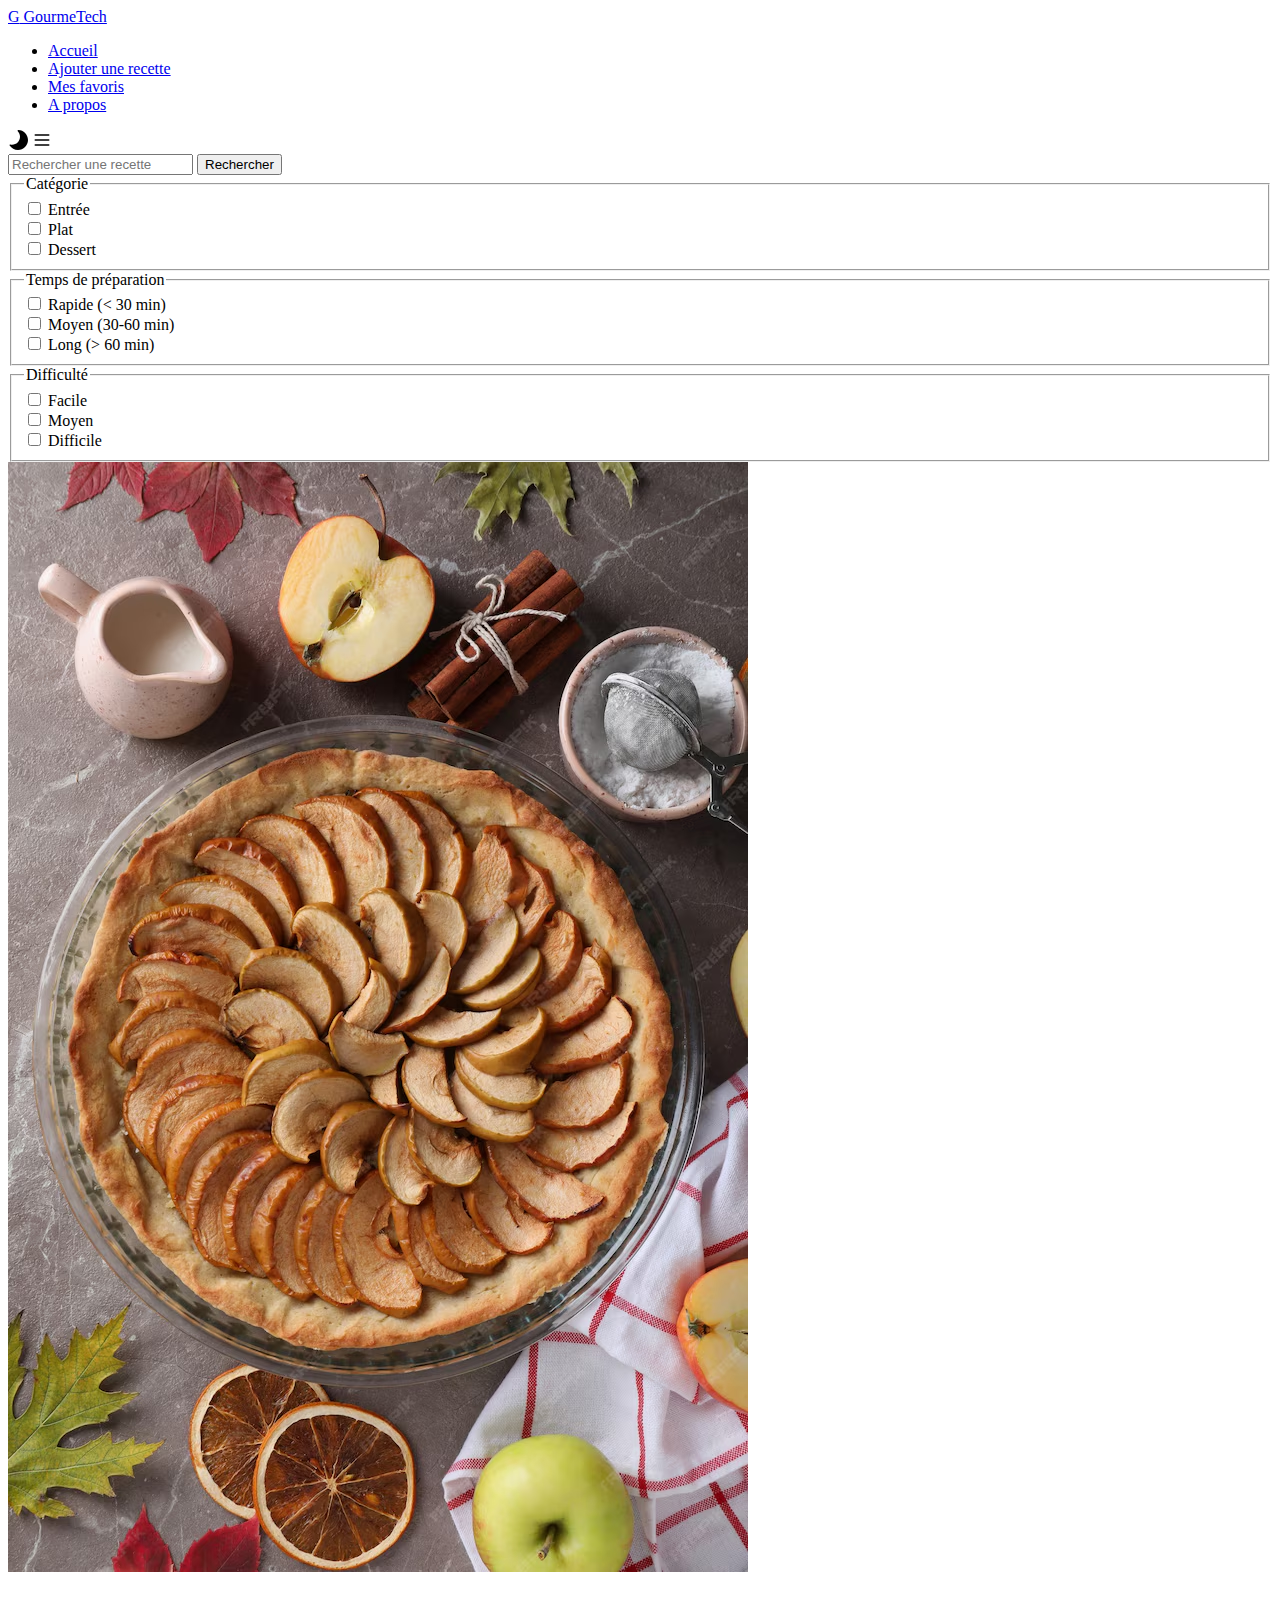
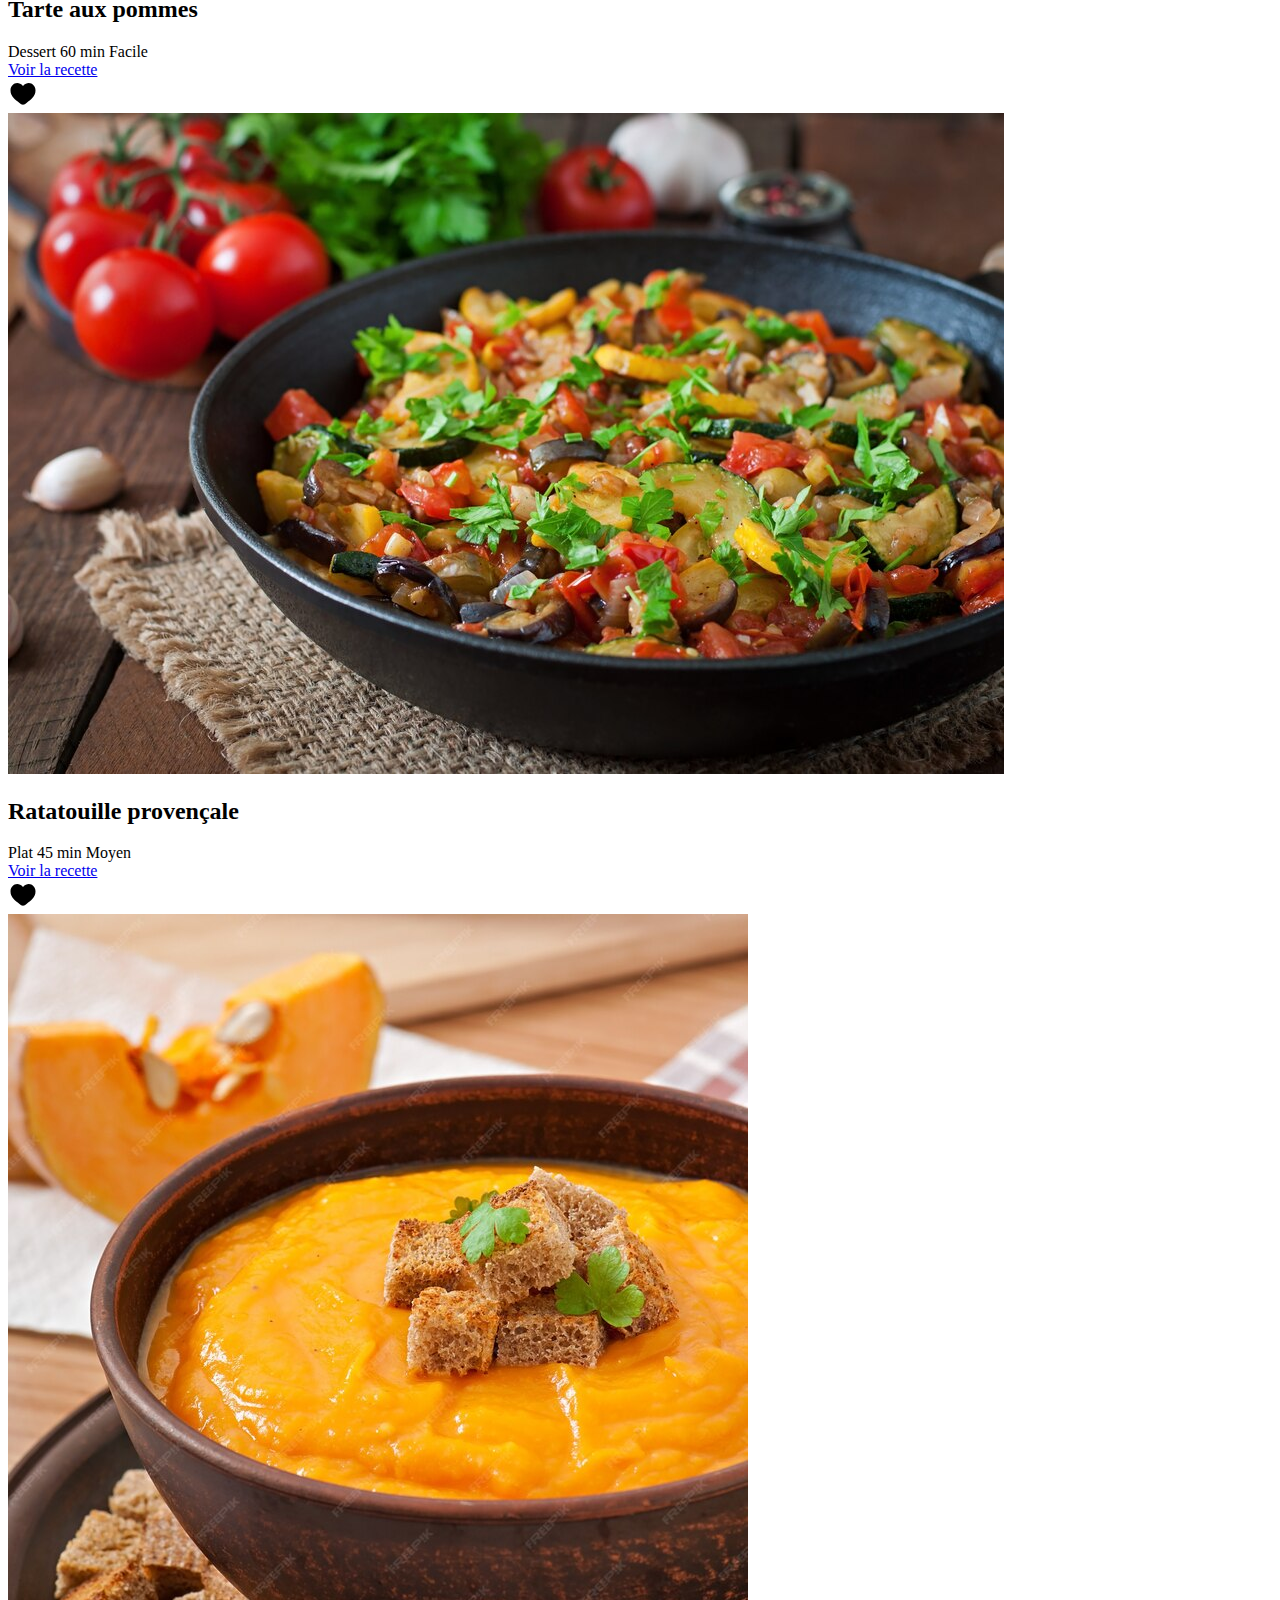
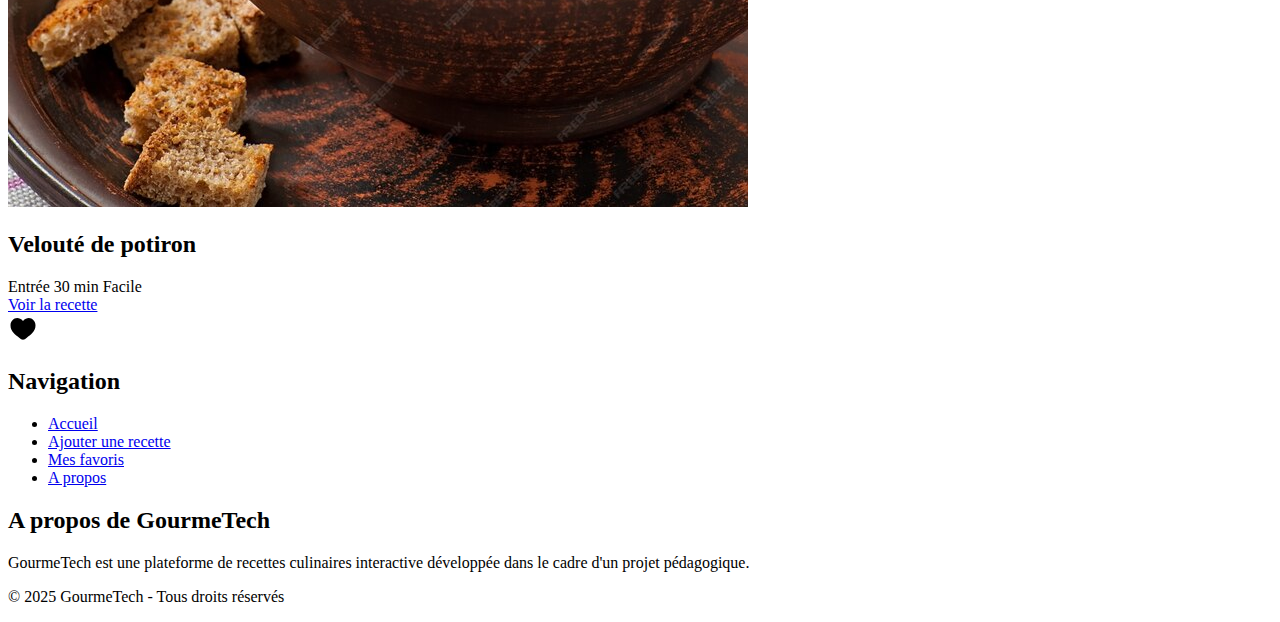
==== correction/index.html @ e8254243 "Fin sémantique HTML" ====
<!DOCTYPE html>
<html lang="fr">
<head>
    <meta charset="UTF-8">
    <meta name="viewport" content="width=device-width, initial-scale=1.0">
    <title>GourmeTech</title>

    <link rel="stylesheet" href="css/styles.css">

    <script src="js/scripts.js" defer></script>
</head>
<body>
    <header>
        <nav>
            <a href="index.html"><span>G</span> GourmeTech</a>
            <ul>
                <li><a href="index.html">Accueil</a></li>
                <li><a href="#">Ajouter une recette</a></li>
                <li><a href="favoris.html">Mes favoris</a></li>
                <li><a href="a-propos.html">A propos</a></li>
            </ul>
            <div>
                <span>
                    <svg xmlns="http://www.w3.org/2000/svg" width="20" height="20">
                        <use href="assets/icons/sprite.svg#light"></use>
                    </svg>
                </span>
                <svg xmlns="http://www.w3.org/2000/svg" width="20" height="20">
                    <use href="assets/icons/sprite.svg#burger"></use>
                </svg>
            </div>
        </nav>
    </header>
    <main>
        <!-- Formulaire de recherche -->
        <section>
            <form action="#" method="get">
                <div>
                    <input type="search" name="keywords" id="keywords" placeholder="Rechercher une recette">
                    <button type="submit">Rechercher</button>
                </div>
                <div>
                    <fieldset>
                        <legend>Catégorie</legend>
                        <div>
                            <input type="checkbox" name="category" id="entree" value="entree">
                            <label for="entree">Entrée</label>
                        </div>
                        <div>
                            <input type="checkbox" name="category" id="plat" value="plat">
                            <label for="plat">Plat</label>
                        </div>
                        <div>
                            <input type="checkbox" name="category" id="dessert" value="dessert">
                            <label for="dessert">Dessert</label>
                        </div>
                    </fieldset>
                    <fieldset>
                        <legend>Temps de préparation</legend>
                        <div>
                            <input type="checkbox" name="duration" id="rapide" value="rapide">
                            <label for="rapide">Rapide (&lt; 30 min)</label>
                        </div>
                        <div>
                            <input type="checkbox" name="duration" id="moyen" value="moyen">
                            <label for="moyen">Moyen (30-60 min)</label>
                        </div>
                        <div>
                            <input type="checkbox" name="duration" id="long" value="long">
                            <label for="long">Long (&gt; 60 min)</label>
                        </div>
                    </fieldset>
                    <fieldset>
                        <legend>Difficulté</legend>
                        <div>
                            <input type="checkbox" name="difficulty" id="facile" value="facile">
                            <label for="facile">Facile</label>
                        </div>
                        <div>
                            <input type="checkbox" name="difficulty" id="moyenne" value="moyenne">
                            <label for="moyenne">Moyen</label>
                        </div>
                        <div>
                            <input type="checkbox" name="difficulty" id="difficile" value="difficile">
                            <label for="difficile">Difficile</label>
                        </div>
                    </fieldset>
                </div>
            </form>
        </section>
        <!-- Recettes -->
        <section>
            <article>
                <img src="assets/images/concept-nourriture-savoureuse-tarte-aux-pommes-fond-texture_185193-64866.avif" alt="Tarte aux pommes">
                <div>
                    <h2>Tarte aux pommes</h2>
                    <div>
                        <span>Dessert</span>
                        <span>60 min</span>
                        <span>Facile</span>
                    </div>
                    <a href="recette.html">Voir la recette</a>
                </div>
                <div>
                    <svg xmlns="http://www.w3.org/2000/svg" width="30" height="30">
                        <use href="assets/icons/sprite.svg#heart"></use>
                    </svg>
                </div>
            </article>
            <article>
                <img src="assets/images/ratatouille-legumes-dans-poele-table-bois_2829-19906.jpg" alt="Ratatouille provençale">
                <div>
                    <h2>Ratatouille provençale</h2>
                    <div>
                        <span>Plat</span>
                        <span>45 min</span>
                        <span>Moyen</span>
                    </div>
                    <a href="recette.html">Voir la recette</a>
                </div>
                <div>
                    <svg xmlns="http://www.w3.org/2000/svg" width="30" height="30">
                        <use href="assets/icons/sprite.svg#heart"></use>
                    </svg>
                </div>
            </article>
            <article>
                <img src="assets/images/soupe-potiron-aux-croutons_2829-13419.jpg" alt="Velouté de potiron">
                <div>
                    <h2>Velouté de potiron</h2>
                    <div>
                        <span>Entrée</span>
                        <span>30 min</span>
                        <span>Facile</span>
                    </div>
                    <a href="recette.html">Voir la recette</a>
                </div>
                <div>
                    <svg xmlns="http://www.w3.org/2000/svg" width="30" height="30">
                        <use href="assets/icons/sprite.svg#heart"></use>
                    </svg>
                </div>
            </article>
        </section> 
    </main>
    <footer>
        <div>
            <nav>
                <h2>Navigation</h2>
                <ul>
                    <li><a href="index.html">Accueil</a></li>
                    <li><a href="#">Ajouter une recette</a></li>
                    <li><a href="favoris.html">Mes favoris</a></li>
                    <li><a href="a-propos.html">A propos</a></li>
                </ul>
            </nav>
            <section>
                <h2>A propos de GourmeTech</h2>
                <p>GourmeTech est une plateforme de recettes culinaires interactive développée dans le cadre d'un projet pédagogique.</p>
            </section>
        </div>
        <div>
            <p>&copy; 2025 GourmeTech - Tous droits réservés</p>
        </div>
    </footer>
</body>
</html>
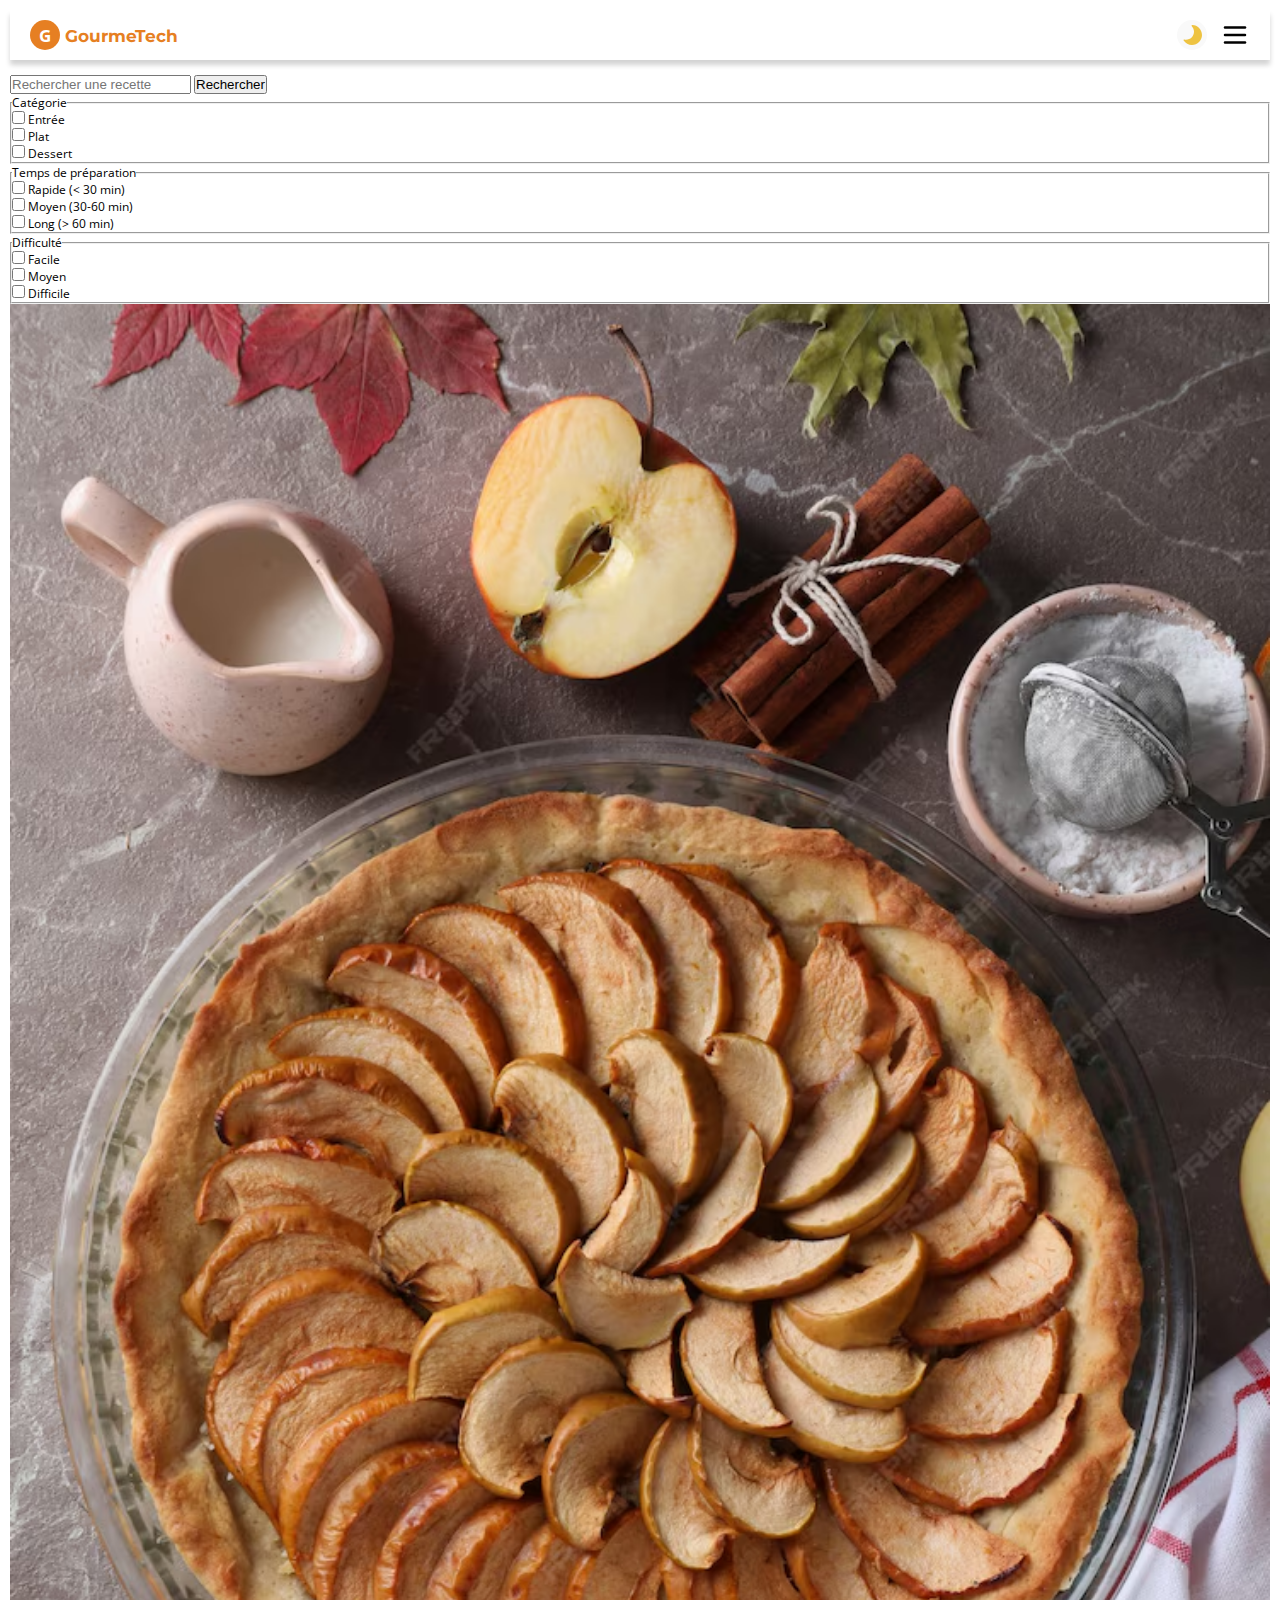
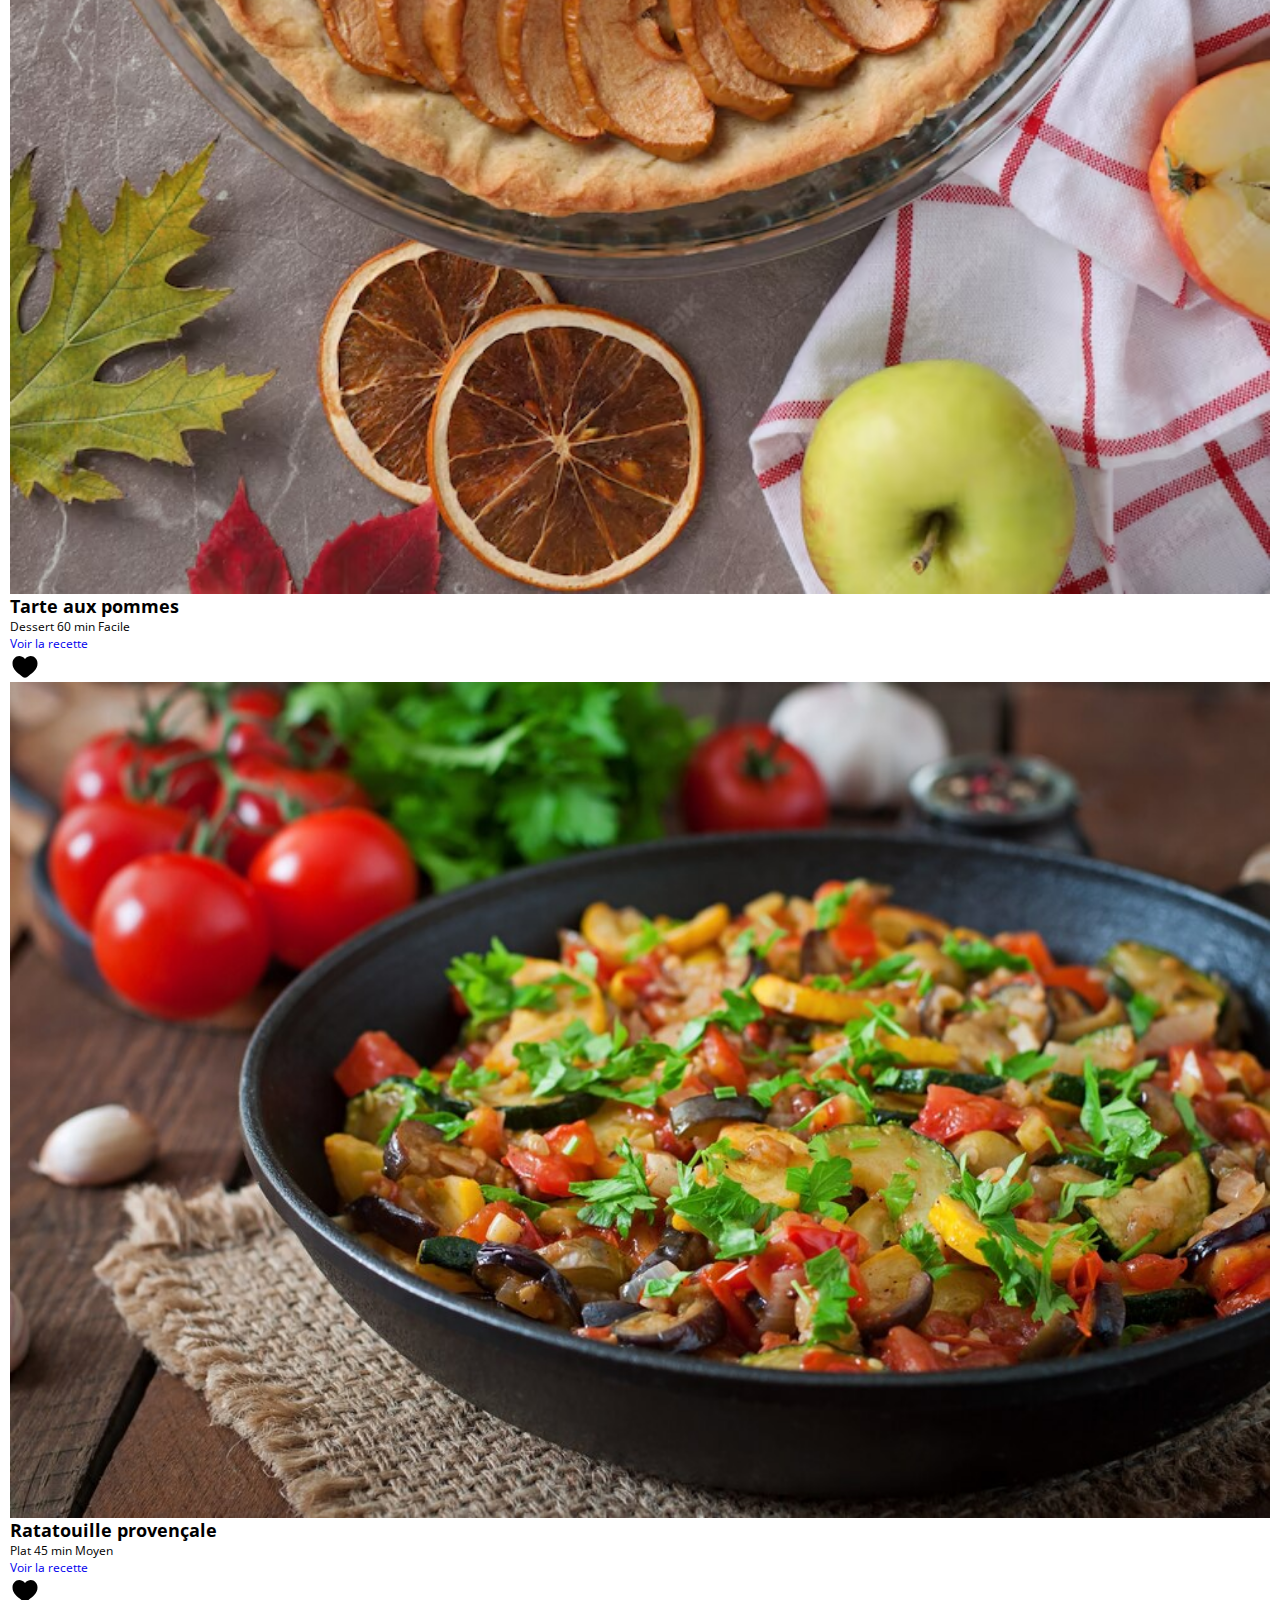
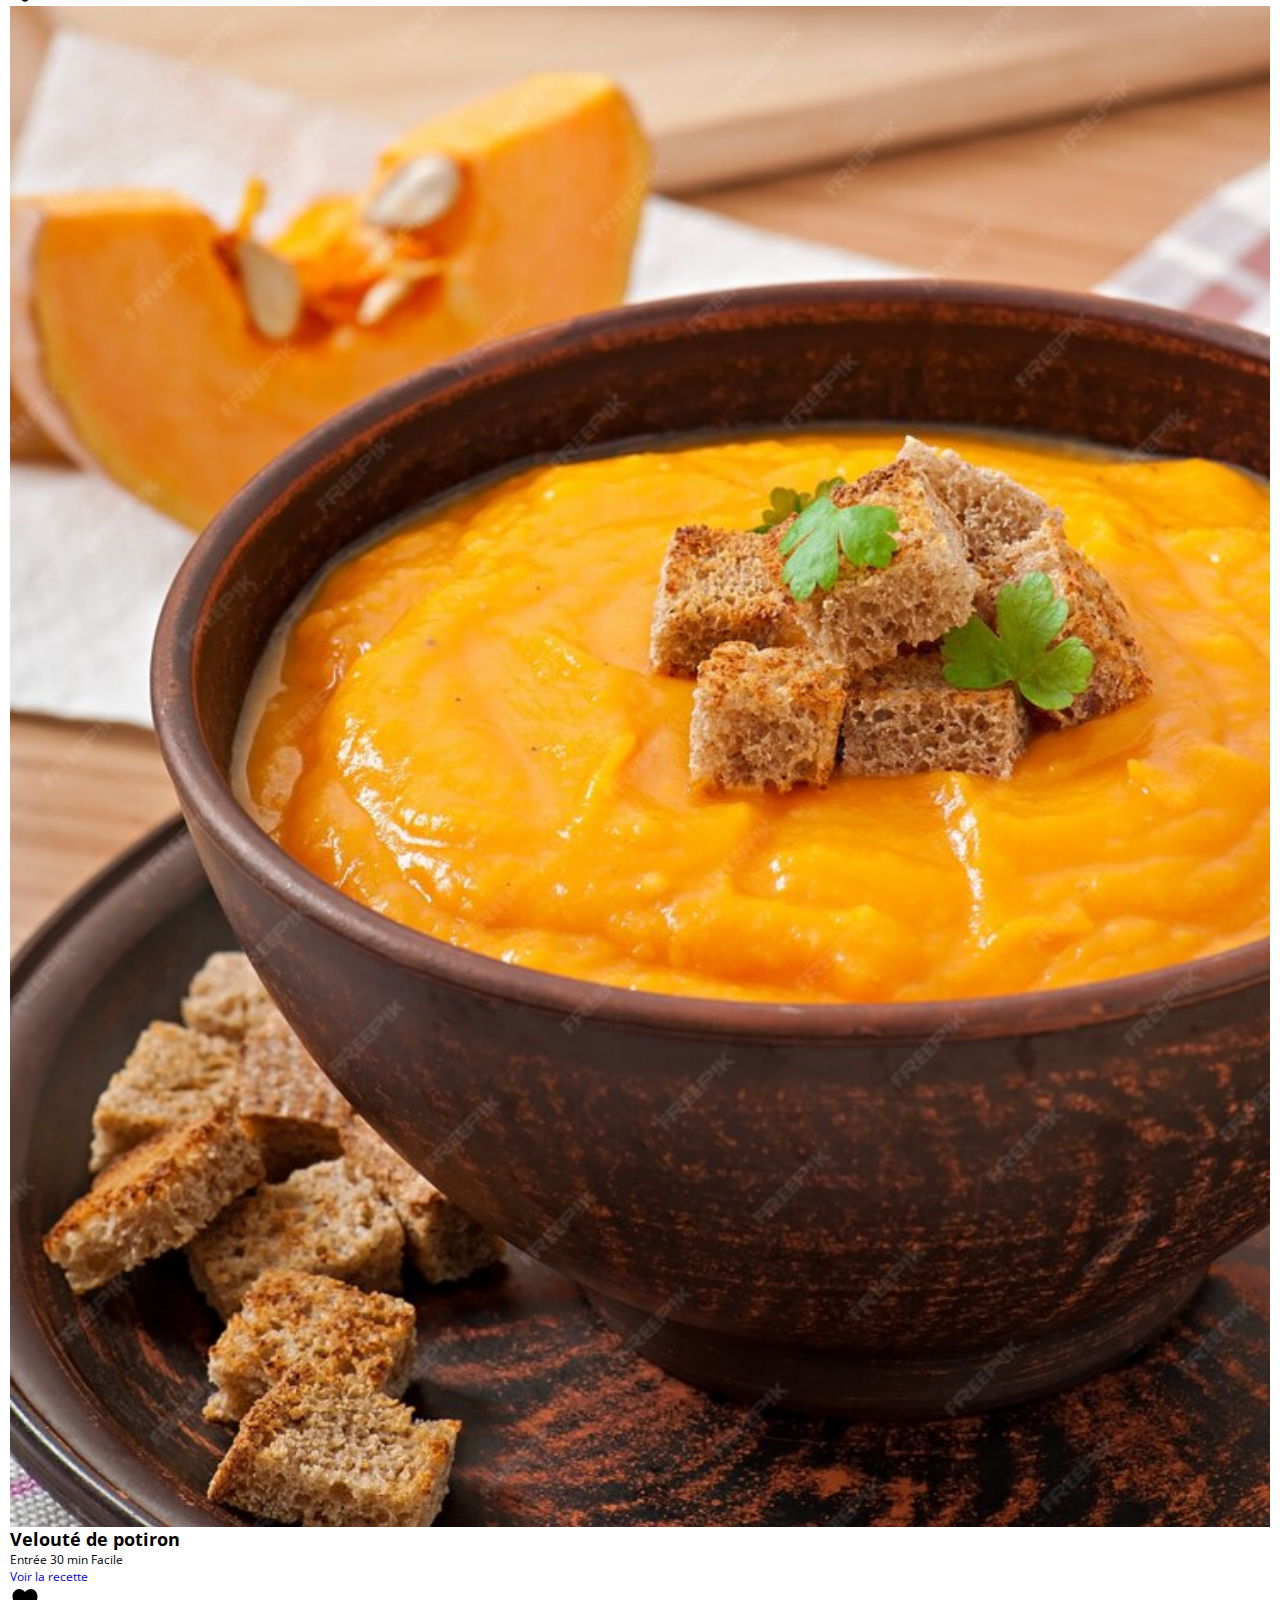
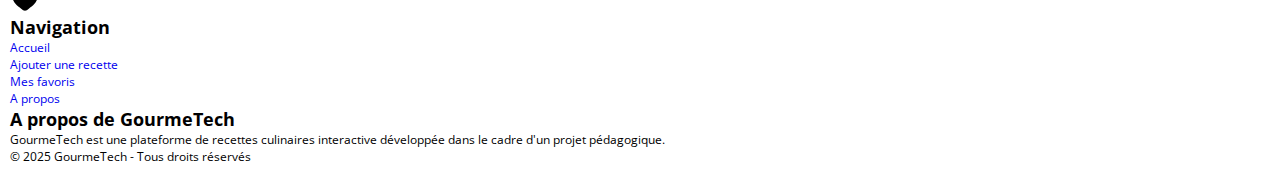
==== commit 708de0c6: "CSS Navbar Mobile" ====
--- a/correction/index.html
+++ b/correction/index.html
@@ -4,6 +4,11 @@
     <meta charset="UTF-8">
     <meta name="viewport" content="width=device-width, initial-scale=1.0">
     <title>GourmeTech</title>
+
+    <!-- Polices Google -->
+    <link rel="preconnect" href="https://fonts.googleapis.com">
+    <link rel="preconnect" href="https://fonts.gstatic.com" crossorigin>
+    <link href="https://fonts.googleapis.com/css2?family=Montserrat:ital,wght@0,100..900;1,100..900&family=Open+Sans:ital,wght@0,300..800;1,300..800&display=swap" rel="stylesheet">
 
     <link rel="stylesheet" href="css/styles.css">
 
@@ -12,7 +17,7 @@
 <body>
     <header>
         <nav>
-            <a href="index.html"><span>G</span> GourmeTech</a>
+            <a href="index.html" class="logo"><span>G</span> GourmeTech</a>
             <ul>
                 <li><a href="index.html">Accueil</a></li>
                 <li><a href="#">Ajouter une recette</a></li>
@@ -20,12 +25,12 @@
                 <li><a href="a-propos.html">A propos</a></li>
             </ul>
             <div>
-                <span>
+                <span id="theme-switch">
                     <svg xmlns="http://www.w3.org/2000/svg" width="20" height="20">
                         <use href="assets/icons/sprite.svg#light"></use>
                     </svg>
                 </span>
-                <svg xmlns="http://www.w3.org/2000/svg" width="20" height="20">
+                <svg id="burger" xmlns="http://www.w3.org/2000/svg" width="30" height="30">
                     <use href="assets/icons/sprite.svg#burger"></use>
                 </svg>
             </div>
--- a/correction/css/styles.css
+++ b/correction/css/styles.css
@@ -0,0 +1,85 @@
+:root{
+    /* Variables CSS */
+    --primary: #e67f22;
+    --grey: #f9f9f9;
+    --duration: #33c96f;
+    --difficulty: #3199de;
+    --favorites: #e74b36;
+    --moon: #eec341;
+    --sun: #eec341;
+
+    /* Taille de police par défaut */
+    font-size: 12px;
+}
+
+/* Mini Reset */
+*{
+    box-sizing: border-box;
+    margin: 0;
+    padding: 0;
+}
+
+img{
+    width: 100%;
+    vertical-align: middle;
+}
+
+/* Mon CSS */
+body{
+    font-family: "Open Sans", sans-serif;
+    margin: 10px;
+}
+
+a{
+    text-decoration: none;
+}
+
+svg{
+    vertical-align: middle;
+}
+
+/* Header */
+header{
+    box-shadow: 0 5px 5px lightgrey;
+    margin-bottom: 15px;
+    nav{
+        display: flex;
+        justify-content: space-between;
+        align-items: center;
+        padding: 10px 20px;
+
+        .logo{
+            font-family: "Montserrat", sans-serif;
+            font-weight: 700;
+            color: var(--primary);
+            font-size: 1.4rem;
+            span{
+                font-family: "Open Sans", sans-serif;
+                color: white;
+                background-color: var(--primary);
+                width: 30px;
+                height: 30px;
+                display: inline-flex;
+                border-radius: 50%;
+                justify-content: center;
+                align-items: center;
+            }
+        }
+
+        ul{
+            display: none;
+        }
+
+        #theme-switch{
+            width: 30px;
+            height: 30px;
+            display: inline-flex;
+            border-radius: 50%;
+            justify-content: center;
+            align-items: center;
+            background-color: var(--grey);
+            vertical-align: middle;
+            margin-inline-end: 10px;
+        }
+    }
+}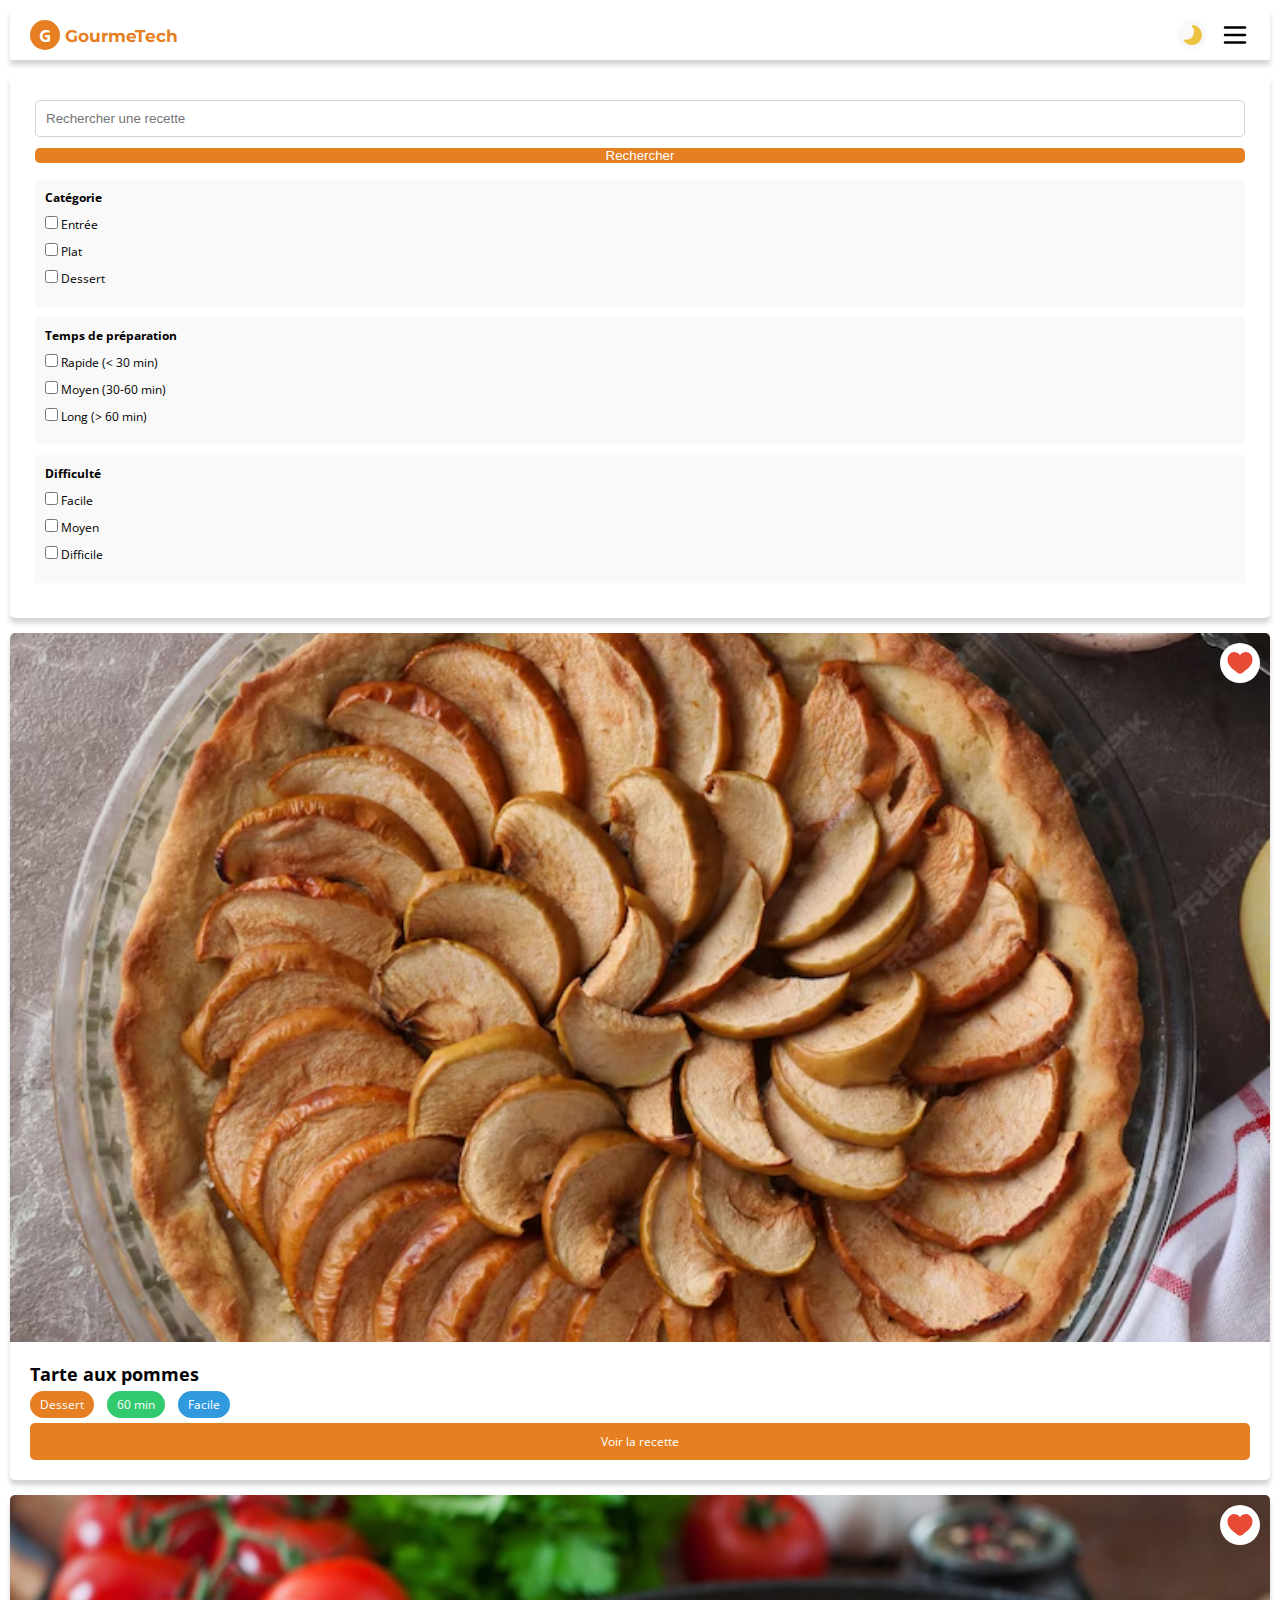
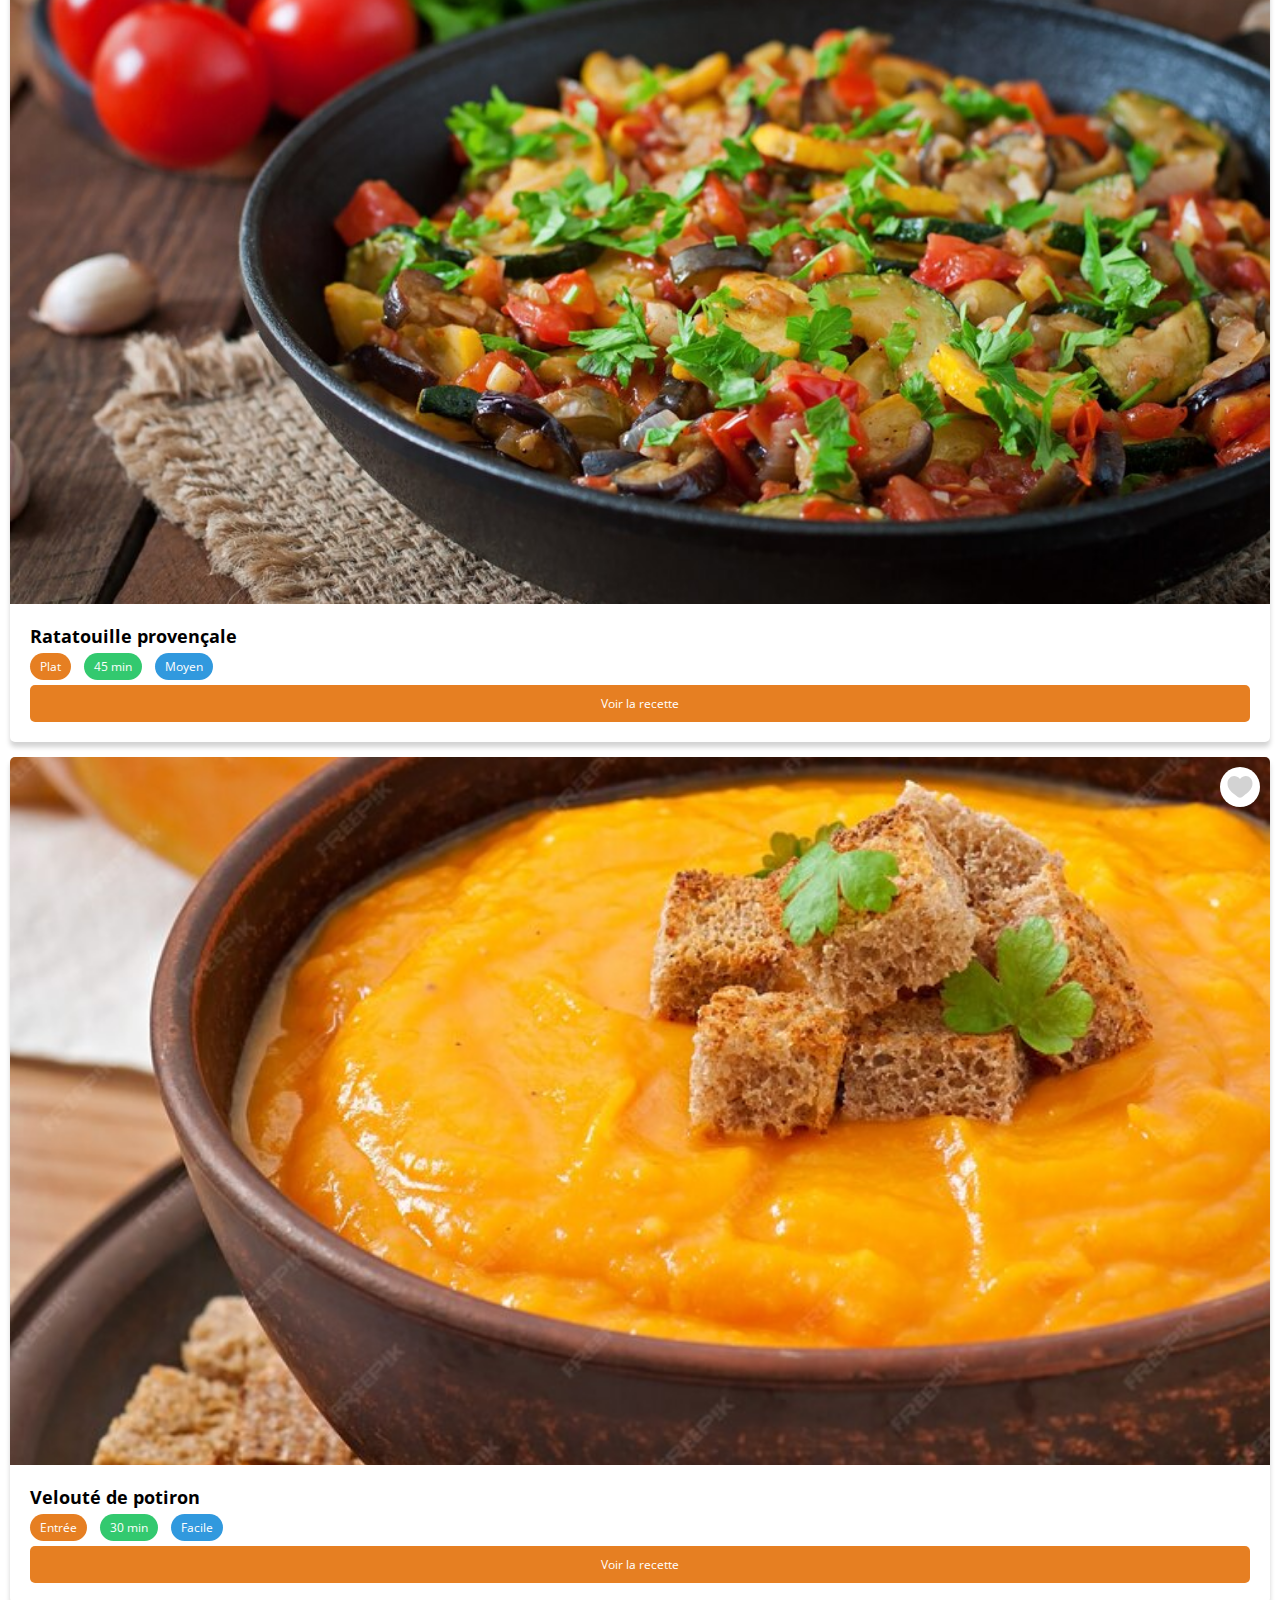
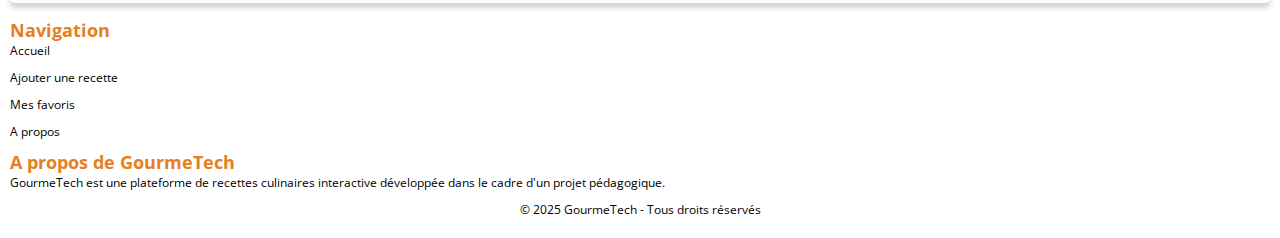
==== commit 588e04b6: "CSS Mobile terminé" ====
--- a/correction/index.html
+++ b/correction/index.html
@@ -39,8 +39,8 @@
     <main>
         <!-- Formulaire de recherche -->
         <section>
-            <form action="#" method="get">
-                <div>
+            <form action="#" method="get" id="filters">
+                <div id="search-box">
                     <input type="search" name="keywords" id="keywords" placeholder="Rechercher une recette">
                     <button type="submit">Rechercher</button>
                 </div>
@@ -95,52 +95,52 @@
         </section>
         <!-- Recettes -->
         <section>
-            <article>
+            <article class="card">
                 <img src="assets/images/concept-nourriture-savoureuse-tarte-aux-pommes-fond-texture_185193-64866.avif" alt="Tarte aux pommes">
-                <div>
+                <div class="card-content">
                     <h2>Tarte aux pommes</h2>
                     <div>
-                        <span>Dessert</span>
-                        <span>60 min</span>
-                        <span>Facile</span>
+                        <span class="badge category">Dessert</span>
+                        <span class="badge duration">60 min</span>
+                        <span class="badge difficulty">Facile</span>
                     </div>
                     <a href="recette.html">Voir la recette</a>
                 </div>
-                <div>
+                <div class="favorite active">
                     <svg xmlns="http://www.w3.org/2000/svg" width="30" height="30">
                         <use href="assets/icons/sprite.svg#heart"></use>
                     </svg>
                 </div>
             </article>
-            <article>
+            <article class="card">
                 <img src="assets/images/ratatouille-legumes-dans-poele-table-bois_2829-19906.jpg" alt="Ratatouille provençale">
-                <div>
+                <div class="card-content">
                     <h2>Ratatouille provençale</h2>
                     <div>
-                        <span>Plat</span>
-                        <span>45 min</span>
-                        <span>Moyen</span>
+                        <span class="badge category">Plat</span>
+                        <span class="badge duration">45 min</span>
+                        <span class="badge difficulty">Moyen</span>
                     </div>
                     <a href="recette.html">Voir la recette</a>
                 </div>
-                <div>
+                <div class="favorite active">
                     <svg xmlns="http://www.w3.org/2000/svg" width="30" height="30">
                         <use href="assets/icons/sprite.svg#heart"></use>
                     </svg>
                 </div>
             </article>
-            <article>
+            <article class="card">
                 <img src="assets/images/soupe-potiron-aux-croutons_2829-13419.jpg" alt="Velouté de potiron">
-                <div>
+                <div class="card-content">
                     <h2>Velouté de potiron</h2>
                     <div>
-                        <span>Entrée</span>
-                        <span>30 min</span>
-                        <span>Facile</span>
+                        <span class="badge category">Entrée</span>
+                        <span class="badge duration">30 min</span>
+                        <span class="badge difficulty">Facile</span>
                     </div>
                     <a href="recette.html">Voir la recette</a>
                 </div>
-                <div>
+                <div class="favorite">
                     <svg xmlns="http://www.w3.org/2000/svg" width="30" height="30">
                         <use href="assets/icons/sprite.svg#heart"></use>
                     </svg>
@@ -149,7 +149,7 @@
         </section> 
     </main>
     <footer>
-        <div>
+        <div id="main-footer">
             <nav>
                 <h2>Navigation</h2>
                 <ul>
@@ -164,7 +164,7 @@
                 <p>GourmeTech est une plateforme de recettes culinaires interactive développée dans le cadre d'un projet pédagogique.</p>
             </section>
         </div>
-        <div>
+        <div id="copyright">
             <p>&copy; 2025 GourmeTech - Tous droits réservés</p>
         </div>
     </footer>
--- a/correction/css/styles.css
+++ b/correction/css/styles.css
@@ -82,4 +82,131 @@
             margin-inline-end: 10px;
         }
     }
-}+}
+
+/* Formulaire */
+#filters{
+    margin-block: 15px;
+    box-shadow: 0 5px 5px lightgrey;
+    padding: 25px;
+    border-radius: 5px;
+
+    #search-box{
+        margin-bottom: 15px;
+        input{
+            width: 100%;
+            margin-bottom: 10px;
+            padding: 10px;
+            border: 1px solid lightgrey;
+            border-radius: 5px;
+        }
+
+        button{
+            width: 100%;
+            color: white;
+            background-color: var(--primary);
+            border: none;
+            border-radius: 5px;
+        }
+    }
+    fieldset{
+        background-color: var(--grey);
+        border: none;
+        padding: 10px;
+        margin-bottom: 10px;
+        legend{
+            float: left;
+            width: 100%;
+            font-weight: 700;
+        }
+        div, legend{
+            margin-bottom: 10px;
+        }
+    }
+}
+
+/* Recettes */
+.card{
+    margin-block: 15px;
+    box-shadow: 0 5px 5px lightgrey;
+    border-radius: 5px;
+    overflow: hidden; /* Ce qui dépasse est caché */
+    position: relative; /* Permet de positionner le coeur */
+    img{
+        aspect-ratio: 16 / 9;
+        object-fit: cover; /* Evite la déformation des images */
+    }
+    .card-content{
+        padding: 20px;
+        h2{
+            margin-bottom: 10px;
+        }
+        div{
+            margin-block: 10px;
+        }
+        a{
+            color: white;
+            background-color: var(--primary);
+            padding: 10px;
+            display: block;
+            text-align: center;
+            border-radius: 5px;
+        }
+    }
+}
+
+.badge{
+    color: white;
+    padding: 5px 10px;
+    border-radius: 50px;
+    margin-inline-end: 10px;
+    &.category{
+        background-color: var(--primary);
+    }
+    &.duration{
+        background-color: var(--duration);
+    }
+    &.difficulty{
+        background-color: var(--difficulty);
+    }
+}
+
+.favorite{
+    position: absolute;
+    top: 10px;
+    right: 10px;
+    background-color: white;
+    border-radius: 50%;
+    padding: 5px;
+    svg{
+        fill: lightgrey;
+    }
+    &.active{
+        svg{
+            fill: var(--favorites);
+        }
+    }
+}
+
+/* Footer */
+footer{
+    #main-footer{
+        h2{
+            color: var(--primary);
+        }
+        ul{
+            list-style: none;
+            li{
+                margin-bottom: 10px;
+                a{
+                    color: black;
+                }
+            }
+        }
+    }
+    #copyright{
+        padding: 10px;
+        text-align: center;
+    }
+}
+
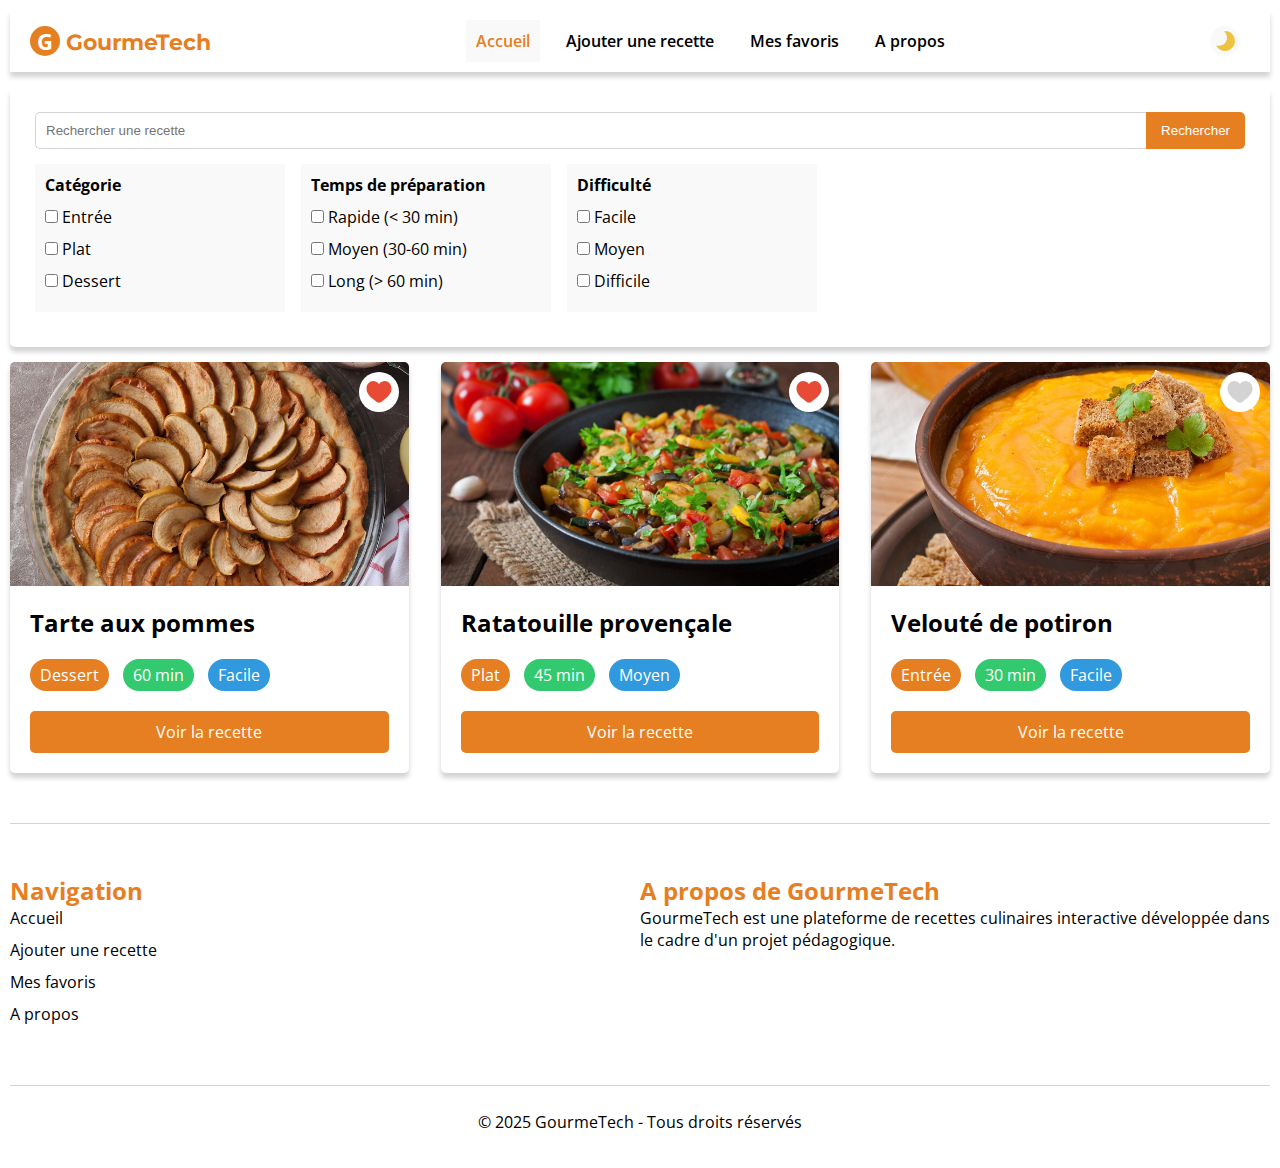
==== commit 2d532c89: "CSS Accueil terminé" ====
--- a/correction/index.html
+++ b/correction/index.html
@@ -19,7 +19,7 @@
         <nav>
             <a href="index.html" class="logo"><span>G</span> GourmeTech</a>
             <ul>
-                <li><a href="index.html">Accueil</a></li>
+                <li class="active"><a href="index.html">Accueil</a></li>
                 <li><a href="#">Ajouter une recette</a></li>
                 <li><a href="favoris.html">Mes favoris</a></li>
                 <li><a href="a-propos.html">A propos</a></li>
@@ -44,7 +44,7 @@
                     <input type="search" name="keywords" id="keywords" placeholder="Rechercher une recette">
                     <button type="submit">Rechercher</button>
                 </div>
-                <div>
+                <div id="fields">
                     <fieldset>
                         <legend>Catégorie</legend>
                         <div>
@@ -94,7 +94,7 @@
             </form>
         </section>
         <!-- Recettes -->
-        <section>
+        <section id="recipes">
             <article class="card">
                 <img src="assets/images/concept-nourriture-savoureuse-tarte-aux-pommes-fond-texture_185193-64866.avif" alt="Tarte aux pommes">
                 <div class="card-content">
--- a/correction/css/styles.css
+++ b/correction/css/styles.css
@@ -142,7 +142,7 @@
             margin-bottom: 10px;
         }
         div{
-            margin-block: 10px;
+            margin-block: 25px;
         }
         a{
             color: white;
@@ -210,3 +210,108 @@
     }
 }
 
+/* Version tablette */
+@media (min-width: 768px){
+    :root{
+        font-size: 14px;
+    }
+
+    /* Formulaire */
+    #filters{
+        #search-box{
+            display: flex;
+            input{
+                border-start-end-radius: 0;
+                border-end-end-radius: 0;
+                margin-bottom: 0;
+                border-right: 0;
+                width: 100%;
+            }
+            button{
+                border-start-start-radius: 0;
+                border-end-start-radius: 0;
+                width: max-content;
+                padding-inline: 15px;
+            }
+        }
+        fieldset{
+            div{
+                display: inline;
+                margin-inline-end: 10px;    
+            }
+        }
+    }
+    #recipes{
+        display: grid;
+        grid-template-columns: 1fr 1fr;
+        gap: 2rem;
+        margin-bottom: 20px;
+        .card{
+            margin: 0;
+        }
+    }
+}
+
+/* Version ordinateur */
+@media (min-width: 992px) {
+    :root{
+        font-size: 16px;
+    }
+
+    header{
+        nav{
+            #burger{
+                display: none;
+            }
+            ul{
+                display: flex;
+                list-style: none;
+                gap: 1rem;
+                li{
+                    padding: 10px;
+                    &.active, &:hover{
+                        background-color: var(--grey);
+                        a{
+                            color: var(--primary);
+                        }
+                    }
+                    a{
+                        color: black;
+                        font-weight: 600;
+                    }
+                }
+            }
+        }
+    }
+
+    #filters{
+        #fields{
+            display: flex;
+            gap: 1rem;
+            fieldset{
+                width: 250px;
+                div{
+                    display: block;
+                }
+            }
+        }
+    }
+    #recipes{
+        grid-template-columns: 1fr 1fr 1fr;
+    }
+
+    footer{
+        #main-footer{
+            display: flex;
+            margin-top: 50px;
+            padding-block: 50px;
+            border-block: 1px solid lightgrey;
+            nav, section{
+                flex: 1;
+            }
+        }
+        #copyright{
+            padding: 25px;
+        }
+    }
+}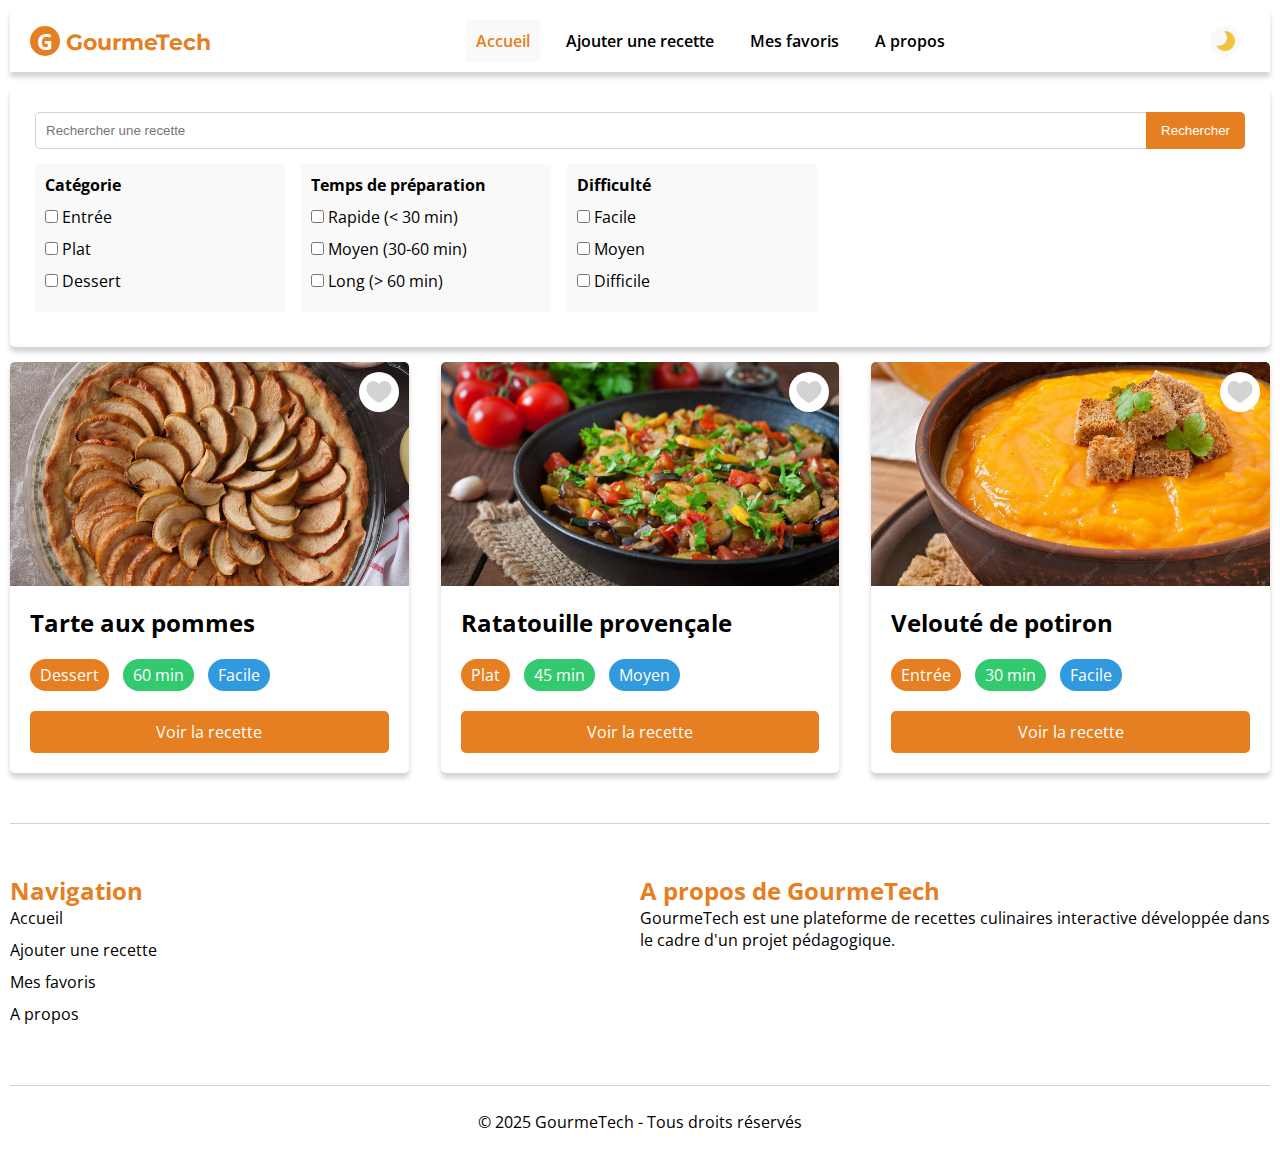
==== commit 64c59185: "Code complet" ====
--- a/correction/index.html
+++ b/correction/index.html
@@ -10,15 +10,17 @@
     <link rel="preconnect" href="https://fonts.gstatic.com" crossorigin>
     <link href="https://fonts.googleapis.com/css2?family=Montserrat:ital,wght@0,100..900;1,100..900&family=Open+Sans:ital,wght@0,300..800;1,300..800&display=swap" rel="stylesheet">
 
-    <link rel="stylesheet" href="css/styles.css">
+    <link id="theme" rel="stylesheet" href="css/styles.css">
 
     <script src="js/scripts.js" defer></script>
+    <script src="js/favorites.js" defer></script>
+    <script src="js/search.js" defer></script>
 </head>
 <body>
     <header>
         <nav>
             <a href="index.html" class="logo"><span>G</span> GourmeTech</a>
-            <ul>
+            <ul class="open">
                 <li class="active"><a href="index.html">Accueil</a></li>
                 <li><a href="#">Ajouter une recette</a></li>
                 <li><a href="favoris.html">Mes favoris</a></li>
@@ -95,7 +97,7 @@
         </section>
         <!-- Recettes -->
         <section id="recipes">
-            <article class="card">
+            <article class="card" data-id="1025" data-category="dessert" data-duration="moyen" data-difficulty="facile">
                 <img src="assets/images/concept-nourriture-savoureuse-tarte-aux-pommes-fond-texture_185193-64866.avif" alt="Tarte aux pommes">
                 <div class="card-content">
                     <h2>Tarte aux pommes</h2>
@@ -106,13 +108,13 @@
                     </div>
                     <a href="recette.html">Voir la recette</a>
                 </div>
-                <div class="favorite active">
+                <div class="favorite">
                     <svg xmlns="http://www.w3.org/2000/svg" width="30" height="30">
                         <use href="assets/icons/sprite.svg#heart"></use>
                     </svg>
                 </div>
             </article>
-            <article class="card">
+            <article class="card" data-id="3894" data-category="plat" data-duration="moyen" data-difficulty="moyenne">
                 <img src="assets/images/ratatouille-legumes-dans-poele-table-bois_2829-19906.jpg" alt="Ratatouille provençale">
                 <div class="card-content">
                     <h2>Ratatouille provençale</h2>
@@ -123,13 +125,13 @@
                     </div>
                     <a href="recette.html">Voir la recette</a>
                 </div>
-                <div class="favorite active">
+                <div class="favorite">
                     <svg xmlns="http://www.w3.org/2000/svg" width="30" height="30">
                         <use href="assets/icons/sprite.svg#heart"></use>
                     </svg>
                 </div>
             </article>
-            <article class="card">
+            <article class="card" data-id="854" data-category="entree" data-duration="rapide" data-difficulty="facile">
                 <img src="assets/images/soupe-potiron-aux-croutons_2829-13419.jpg" alt="Velouté de potiron">
                 <div class="card-content">
                     <h2>Velouté de potiron</h2>
--- a/correction/css/styles.css
+++ b/correction/css/styles.css
@@ -210,6 +210,24 @@
     }
 }
 
+/* Page recette.html */
+#recipe{
+    header{
+        img{
+            aspect-ratio: 1 / 1;
+            object-fit: cover;
+        }
+        .header-content{
+            padding: 20px;
+            h1{
+                margin-bottom: 15px;
+            }
+        }
+    }
+}
+
+
+
 /* Version tablette */
 @media (min-width: 768px){
     :root{
@@ -250,6 +268,17 @@
             margin: 0;
         }
     }
+
+    /* Page recette.html */
+    #recipe{
+        header{
+            display: flex;
+            .header-image, .header-content{
+                flex: 1;
+            }
+        }
+    }
+    
 }
 
 /* Version ordinateur */
